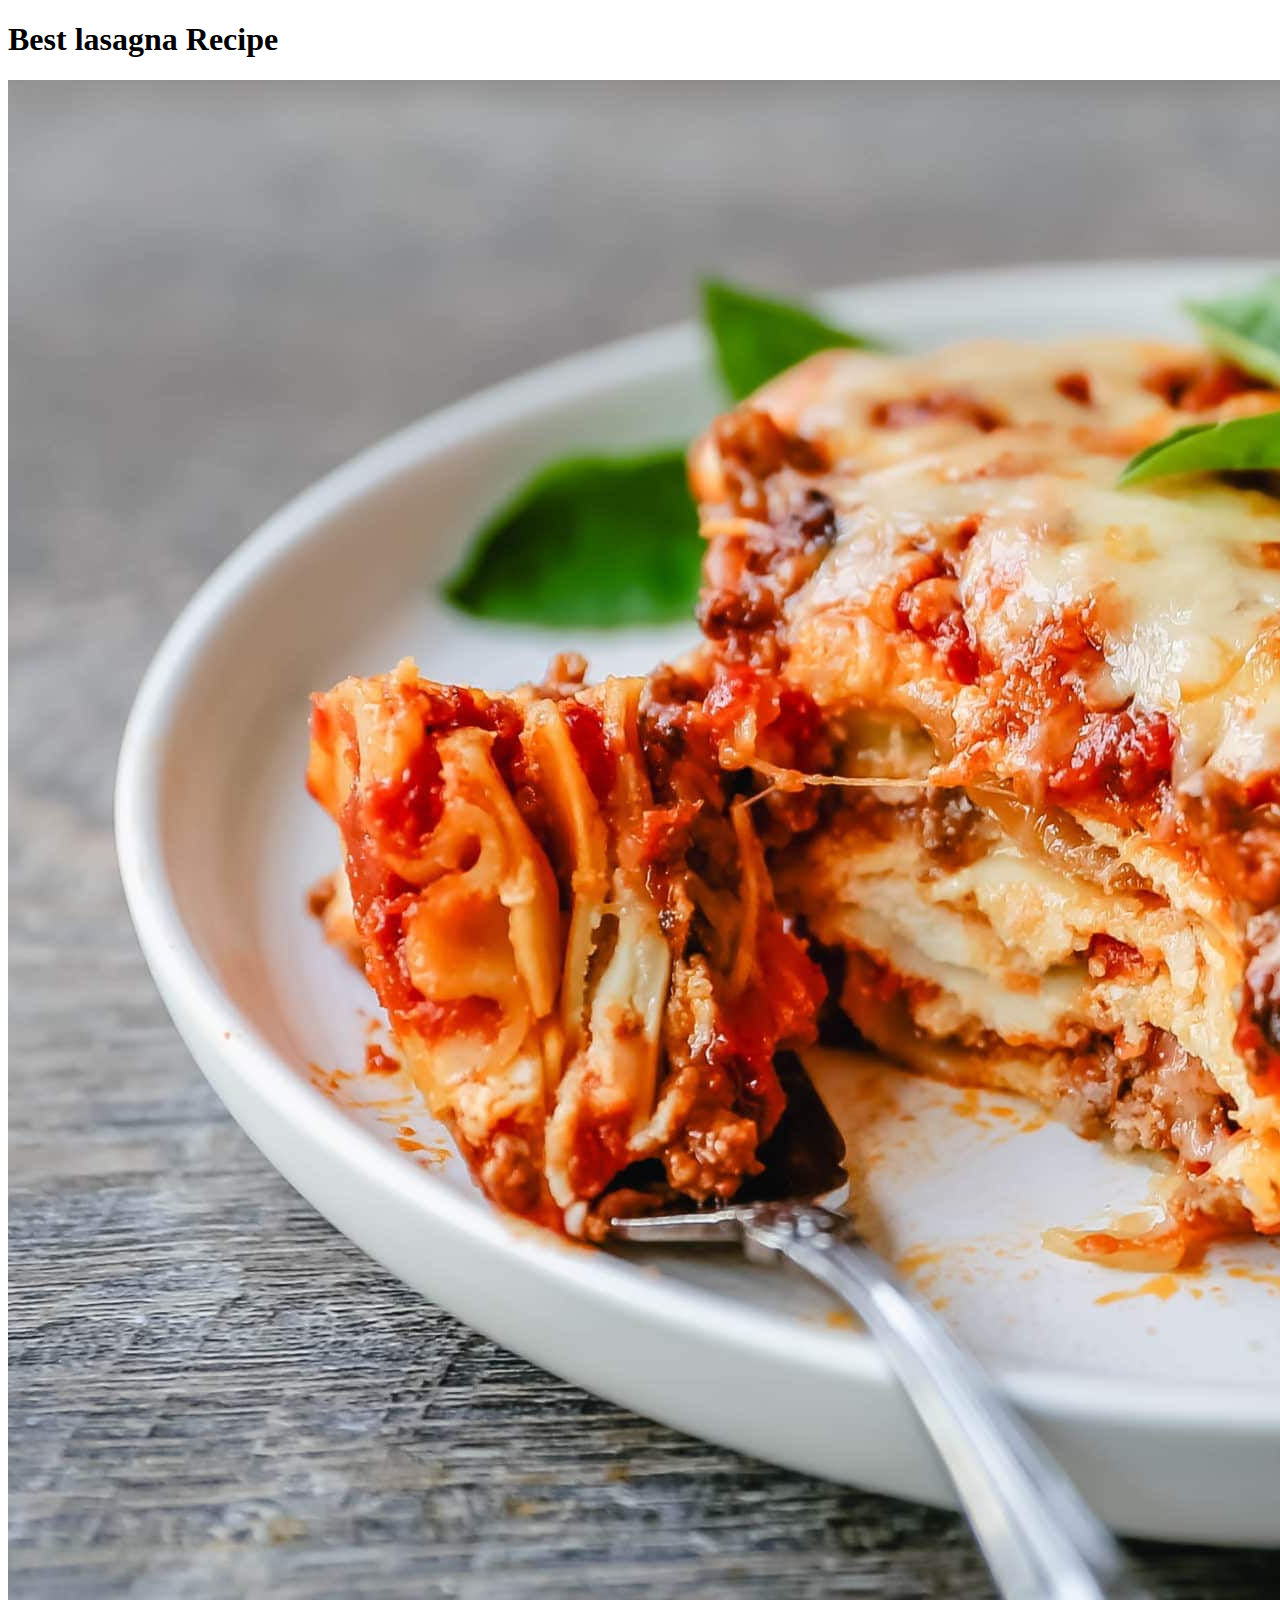
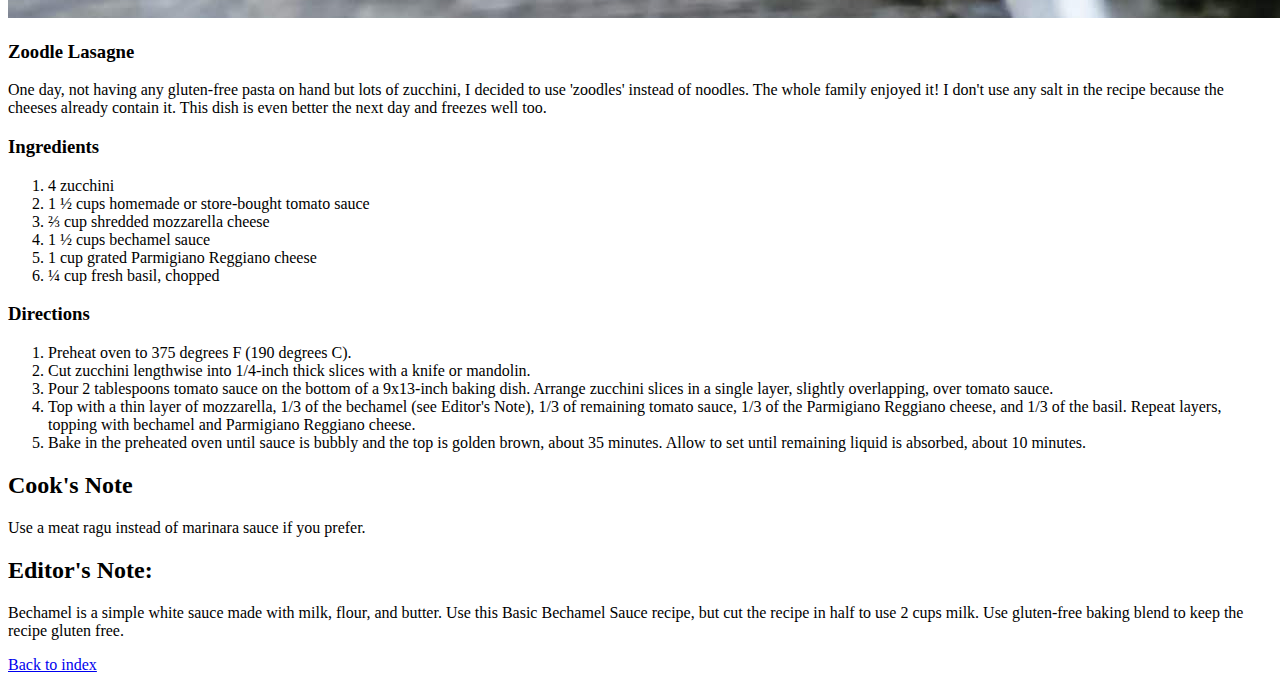
==== recipes/lasagna.html @ 0ece67f2 "Creation of Index Lasagna, and file structure." ====
<!DOCTYPE html>
<html lang="en">
<head>
    <meta charset="UTF-8">
    <meta http-equiv="X-UA-Compatible" content="IE=edge">
    <meta name="viewport" content="width=device-width, initial-scale=1.0">
    <title>Document</title>
</head>
<body>
    <h1>Best lasagna Recipe</h1>
    <img src="../img/lazagna.jpg">
    <h3>Zoodle Lasagne</h3>
    <p>One day, not having any gluten-free pasta on hand but lots of zucchini, I decided to use 'zoodles' instead of noodles. The whole family enjoyed it! I don't use any salt in the recipe because the cheeses already contain it. This dish is even better the next day and freezes well too.</p>
    <h3>Ingredients</h3>
    <ol><li>4 zucchini</li><li>1 ½ cups homemade or store-bought tomato sauce</li><li>⅔ cup shredded mozzarella cheese</li><li>1 ½ cups bechamel sauce</li><li>1 cup grated Parmigiano Reggiano cheese</li><li>¼ cup fresh basil, chopped</li></ol>
    <h3>Directions</h3>
    <ol><li>Preheat oven to 375 degrees F (190 degrees C). </li><li>Cut zucchini lengthwise into 1/4-inch thick slices with a knife or mandolin.</li><li>Pour 2 tablespoons tomato sauce on the bottom of a 9x13-inch baking dish. Arrange zucchini slices in a single layer, slightly overlapping, over tomato sauce.</li><li>Top with a thin layer of mozzarella, 1/3 of the bechamel (see Editor's Note), 1/3 of remaining tomato sauce, 1/3 of the Parmigiano Reggiano cheese, and 1/3 of the basil. Repeat layers, topping with bechamel and Parmigiano Reggiano cheese. </li><li>Bake in the preheated oven until sauce is bubbly and the top is golden brown, about 35 minutes. Allow to set until remaining liquid is absorbed, about 10 minutes. </li></ol>
    <h2>Cook's Note</h2>
    <p>Use a meat ragu instead of marinara sauce if you prefer. </p>
    <h2>Editor's Note:</h2>
    <p>Bechamel is a simple white sauce made with milk, flour, and butter. Use this Basic Bechamel Sauce recipe, but cut the recipe in half to use 2 cups milk. Use gluten-free baking blend to keep the recipe gluten free. </p>
    <a href="../index.html">Back to index</a>

</body>
</html>
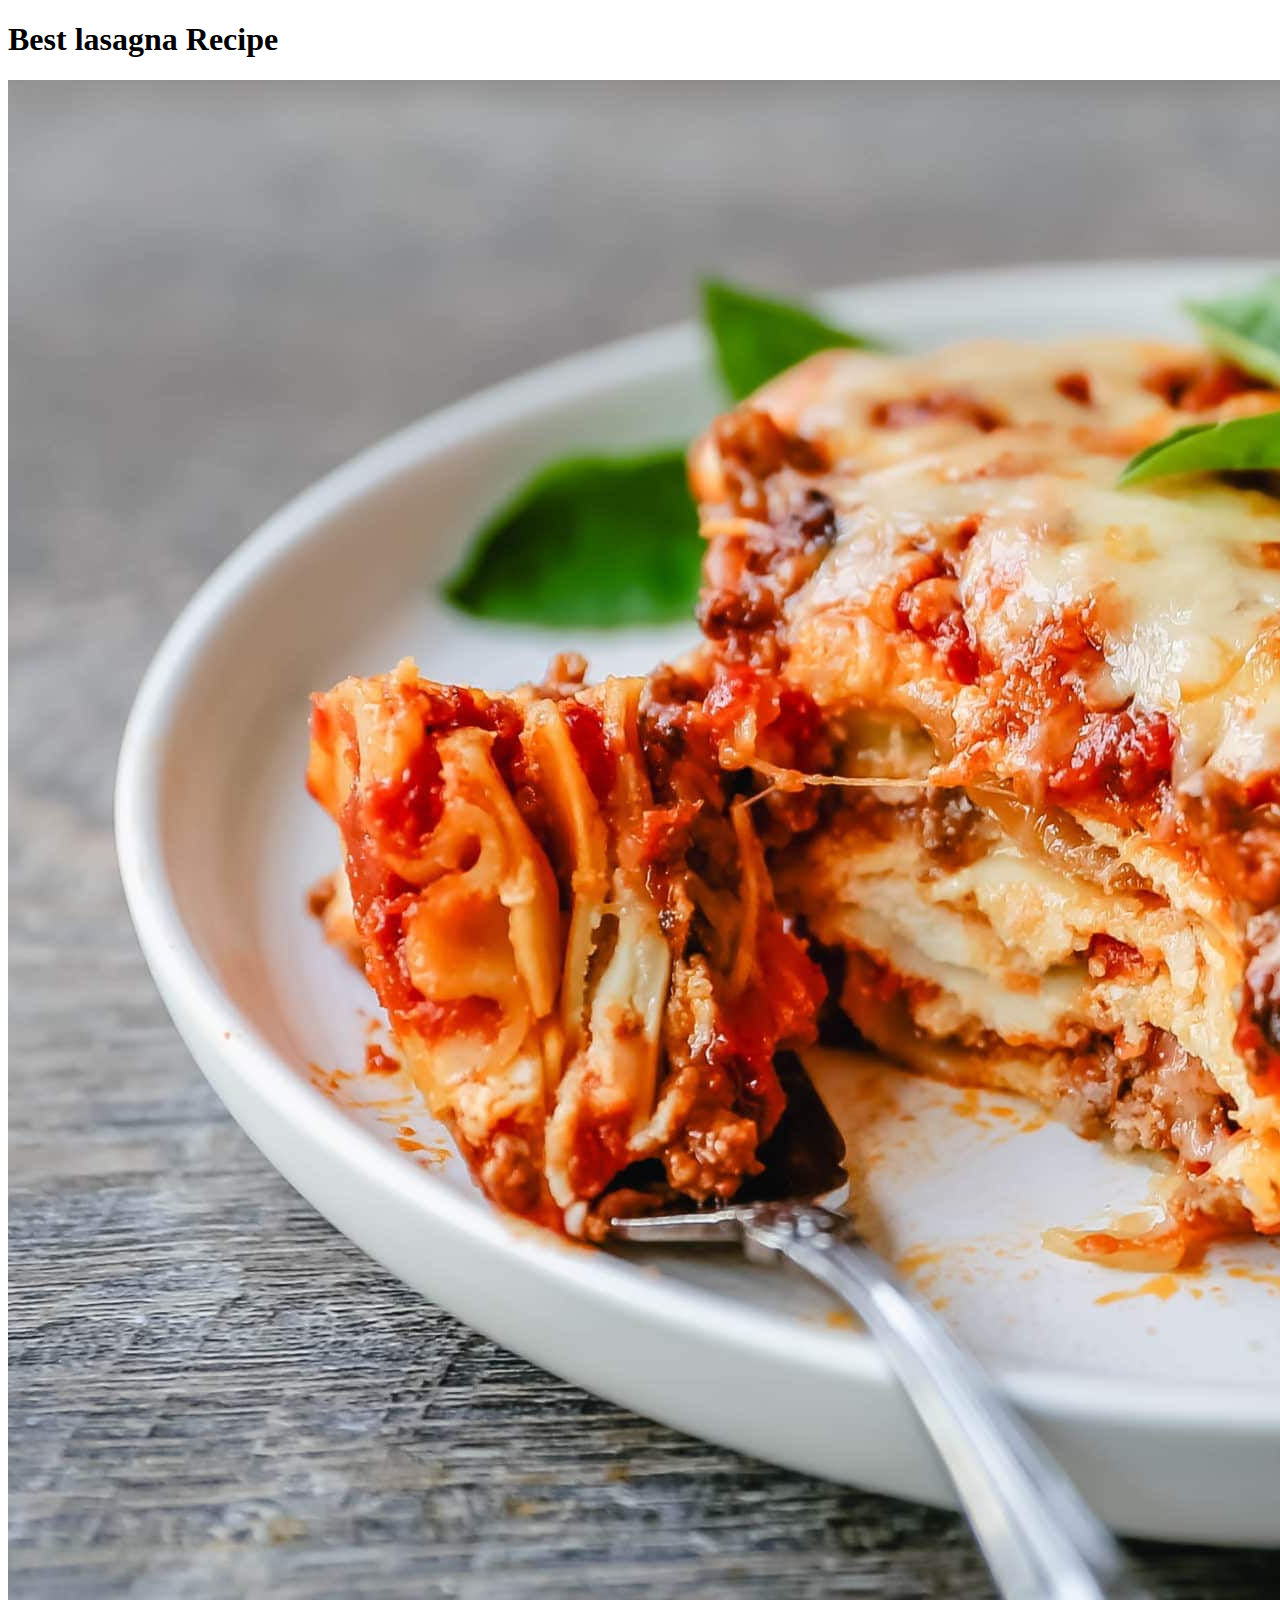
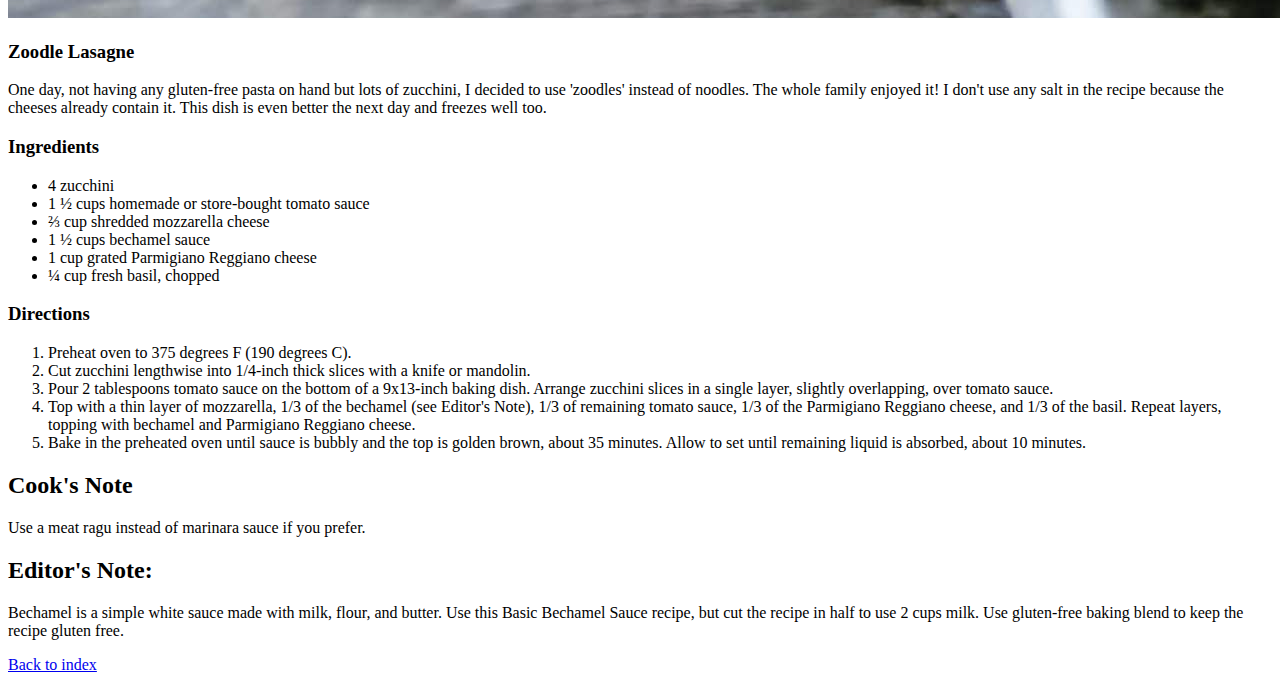
==== commit 425fab08: "Added two more recipes and their links to index" ====
--- a/recipes/lasagna.html
+++ b/recipes/lasagna.html
@@ -12,7 +12,7 @@
     <h3>Zoodle Lasagne</h3>
     <p>One day, not having any gluten-free pasta on hand but lots of zucchini, I decided to use 'zoodles' instead of noodles. The whole family enjoyed it! I don't use any salt in the recipe because the cheeses already contain it. This dish is even better the next day and freezes well too.</p>
     <h3>Ingredients</h3>
-    <ol><li>4 zucchini</li><li>1 ½ cups homemade or store-bought tomato sauce</li><li>⅔ cup shredded mozzarella cheese</li><li>1 ½ cups bechamel sauce</li><li>1 cup grated Parmigiano Reggiano cheese</li><li>¼ cup fresh basil, chopped</li></ol>
+    <ul><li>4 zucchini</li><li>1 ½ cups homemade or store-bought tomato sauce</li><li>⅔ cup shredded mozzarella cheese</li><li>1 ½ cups bechamel sauce</li><li>1 cup grated Parmigiano Reggiano cheese</li><li>¼ cup fresh basil, chopped</li></ul>
     <h3>Directions</h3>
     <ol><li>Preheat oven to 375 degrees F (190 degrees C). </li><li>Cut zucchini lengthwise into 1/4-inch thick slices with a knife or mandolin.</li><li>Pour 2 tablespoons tomato sauce on the bottom of a 9x13-inch baking dish. Arrange zucchini slices in a single layer, slightly overlapping, over tomato sauce.</li><li>Top with a thin layer of mozzarella, 1/3 of the bechamel (see Editor's Note), 1/3 of remaining tomato sauce, 1/3 of the Parmigiano Reggiano cheese, and 1/3 of the basil. Repeat layers, topping with bechamel and Parmigiano Reggiano cheese. </li><li>Bake in the preheated oven until sauce is bubbly and the top is golden brown, about 35 minutes. Allow to set until remaining liquid is absorbed, about 10 minutes. </li></ol>
     <h2>Cook's Note</h2>
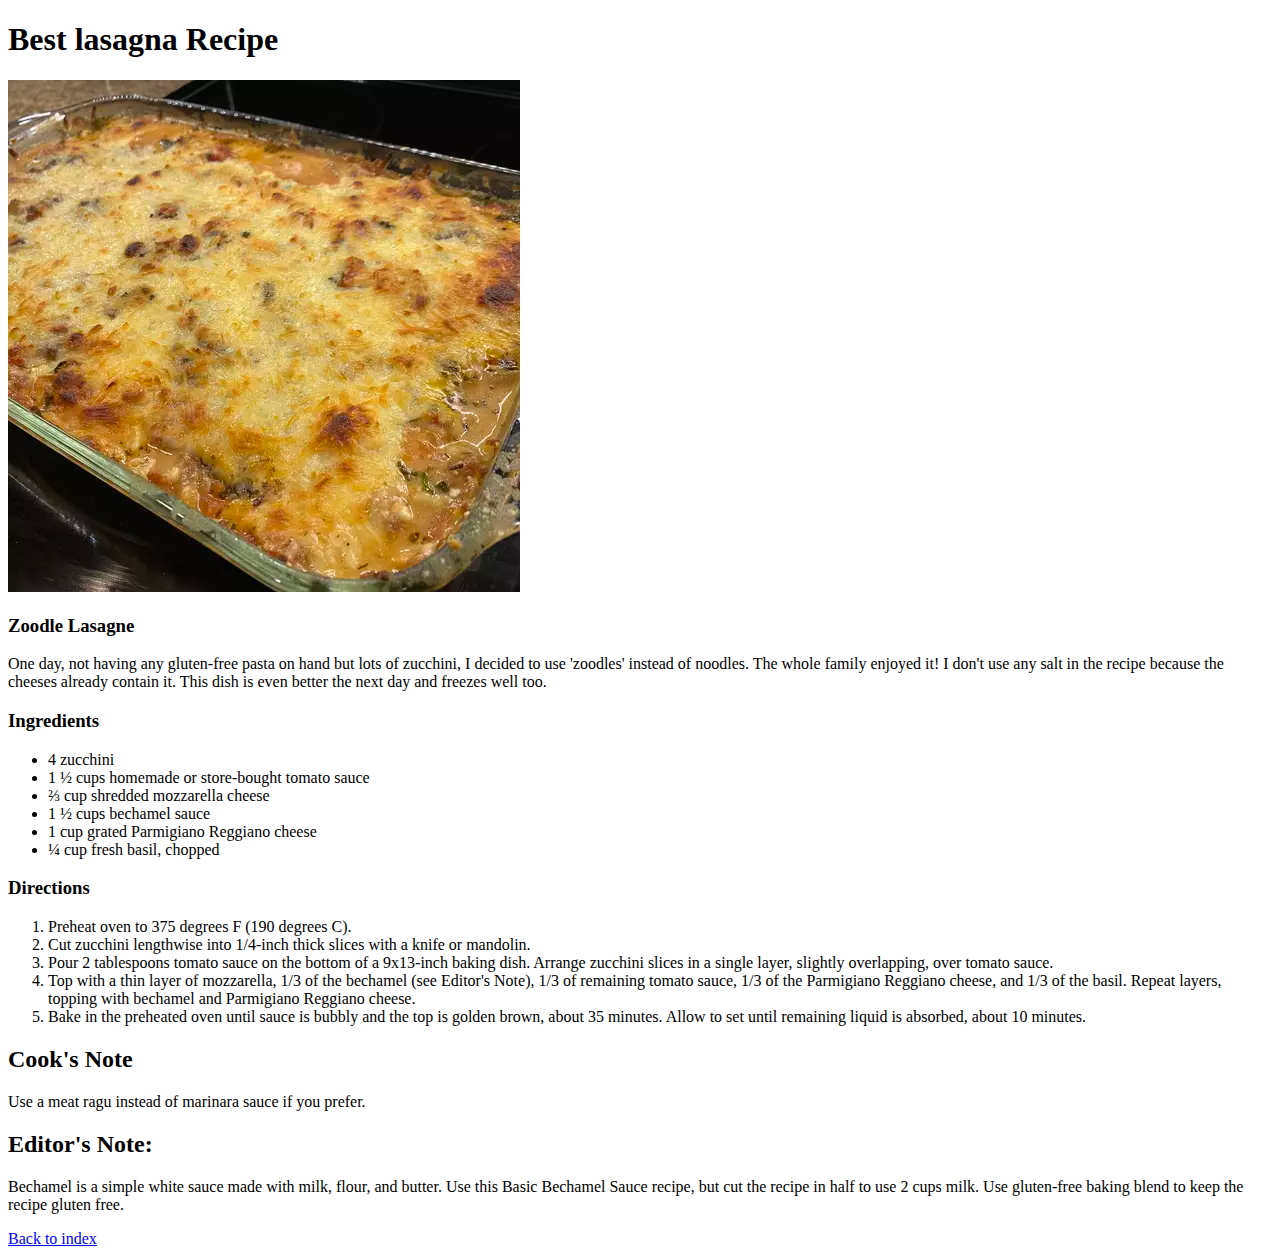
==== commit 941de084: "Changed lasagna image" ====
--- a/recipes/lasagna.html
+++ b/recipes/lasagna.html
@@ -8,7 +8,7 @@
 </head>
 <body>
     <h1>Best lasagna Recipe</h1>
-    <img src="../img/lazagna.jpg">
+    <img src="../img/image.webp">
     <h3>Zoodle Lasagne</h3>
     <p>One day, not having any gluten-free pasta on hand but lots of zucchini, I decided to use 'zoodles' instead of noodles. The whole family enjoyed it! I don't use any salt in the recipe because the cheeses already contain it. This dish is even better the next day and freezes well too.</p>
     <h3>Ingredients</h3>
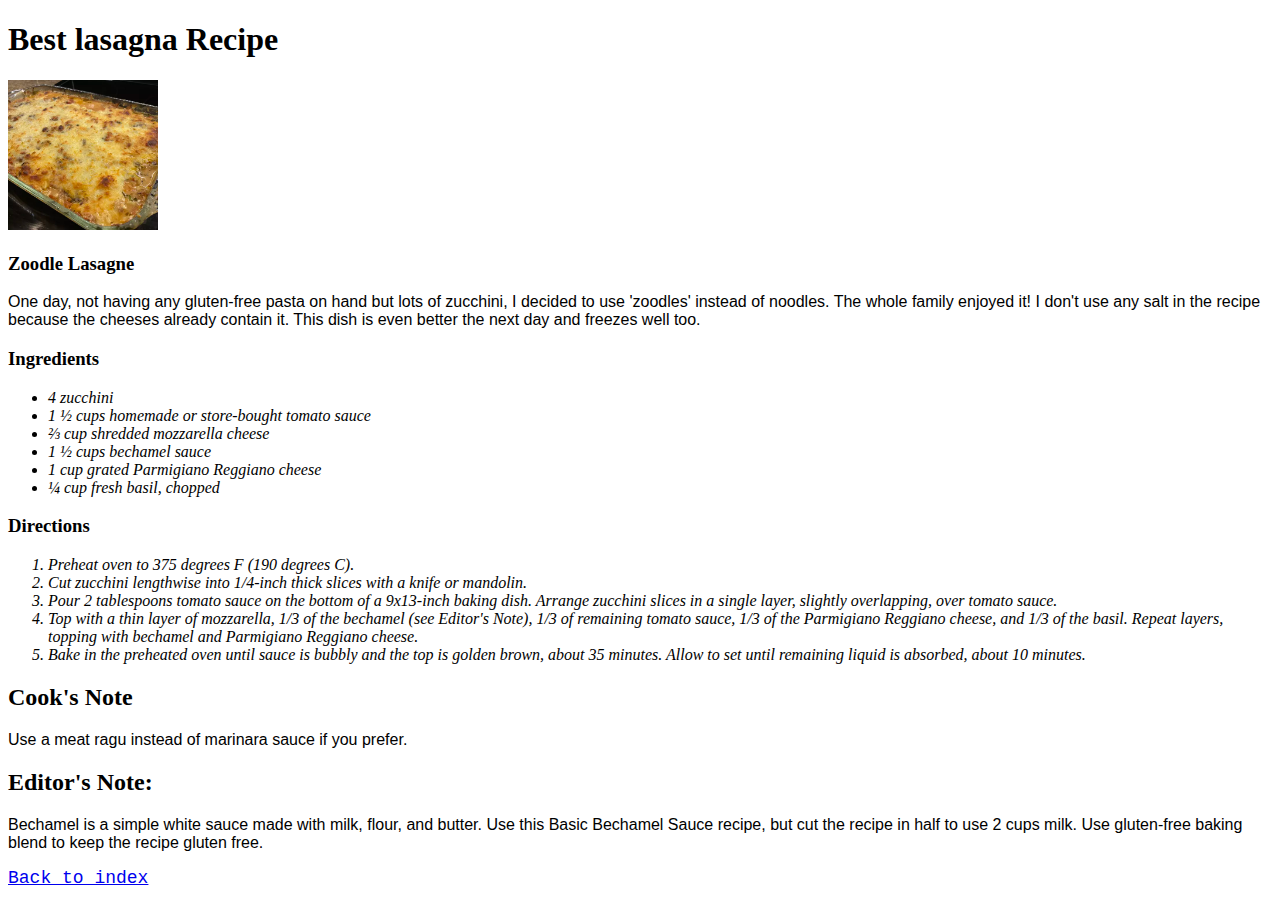
==== commit 60609280: "edited styles.css and added css functionality to html pages" ====
--- a/recipes/lasagna.html
+++ b/recipes/lasagna.html
@@ -4,22 +4,23 @@
     <meta charset="UTF-8">
     <meta http-equiv="X-UA-Compatible" content="IE=edge">
     <meta name="viewport" content="width=device-width, initial-scale=1.0">
-    <title>Document</title>
+    <title>Best lasagna recipe</title>
+    <link rel="stylesheet" href="../styles.css">
 </head>
 <body>
     <h1>Best lasagna Recipe</h1>
-    <img src="../img/image.webp">
+    <img src="../img/image.webp" id="top_img">
     <h3>Zoodle Lasagne</h3>
-    <p>One day, not having any gluten-free pasta on hand but lots of zucchini, I decided to use 'zoodles' instead of noodles. The whole family enjoyed it! I don't use any salt in the recipe because the cheeses already contain it. This dish is even better the next day and freezes well too.</p>
+    <p class="para">One day, not having any gluten-free pasta on hand but lots of zucchini, I decided to use 'zoodles' instead of noodles. The whole family enjoyed it! I don't use any salt in the recipe because the cheeses already contain it. This dish is even better the next day and freezes well too.</p>
     <h3>Ingredients</h3>
-    <ul><li>4 zucchini</li><li>1 ½ cups homemade or store-bought tomato sauce</li><li>⅔ cup shredded mozzarella cheese</li><li>1 ½ cups bechamel sauce</li><li>1 cup grated Parmigiano Reggiano cheese</li><li>¼ cup fresh basil, chopped</li></ul>
+    <ul class="rec_list"><li>4 zucchini</li><li>1 ½ cups homemade or store-bought tomato sauce</li><li>⅔ cup shredded mozzarella cheese</li><li>1 ½ cups bechamel sauce</li><li>1 cup grated Parmigiano Reggiano cheese</li><li>¼ cup fresh basil, chopped</li></ul>
     <h3>Directions</h3>
-    <ol><li>Preheat oven to 375 degrees F (190 degrees C). </li><li>Cut zucchini lengthwise into 1/4-inch thick slices with a knife or mandolin.</li><li>Pour 2 tablespoons tomato sauce on the bottom of a 9x13-inch baking dish. Arrange zucchini slices in a single layer, slightly overlapping, over tomato sauce.</li><li>Top with a thin layer of mozzarella, 1/3 of the bechamel (see Editor's Note), 1/3 of remaining tomato sauce, 1/3 of the Parmigiano Reggiano cheese, and 1/3 of the basil. Repeat layers, topping with bechamel and Parmigiano Reggiano cheese. </li><li>Bake in the preheated oven until sauce is bubbly and the top is golden brown, about 35 minutes. Allow to set until remaining liquid is absorbed, about 10 minutes. </li></ol>
+    <ol class="rec_list"><li>Preheat oven to 375 degrees F (190 degrees C). </li><li>Cut zucchini lengthwise into 1/4-inch thick slices with a knife or mandolin.</li><li>Pour 2 tablespoons tomato sauce on the bottom of a 9x13-inch baking dish. Arrange zucchini slices in a single layer, slightly overlapping, over tomato sauce.</li><li>Top with a thin layer of mozzarella, 1/3 of the bechamel (see Editor's Note), 1/3 of remaining tomato sauce, 1/3 of the Parmigiano Reggiano cheese, and 1/3 of the basil. Repeat layers, topping with bechamel and Parmigiano Reggiano cheese. </li><li>Bake in the preheated oven until sauce is bubbly and the top is golden brown, about 35 minutes. Allow to set until remaining liquid is absorbed, about 10 minutes. </li></ol>
     <h2>Cook's Note</h2>
-    <p>Use a meat ragu instead of marinara sauce if you prefer. </p>
+    <p class="para">Use a meat ragu instead of marinara sauce if you prefer. </p>
     <h2>Editor's Note:</h2>
-    <p>Bechamel is a simple white sauce made with milk, flour, and butter. Use this Basic Bechamel Sauce recipe, but cut the recipe in half to use 2 cups milk. Use gluten-free baking blend to keep the recipe gluten free. </p>
-    <a href="../index.html">Back to index</a>
+    <p class="para">Bechamel is a simple white sauce made with milk, flour, and butter. Use this Basic Bechamel Sauce recipe, but cut the recipe in half to use 2 cups milk. Use gluten-free baking blend to keep the recipe gluten free. </p>
+    <a href="../index.html" id="index">Back to index</a>
 
 </body>
 </html>--- a/styles.css
+++ b/styles.css
@@ -0,0 +1,30 @@
+
+.header {
+  text-align: center;
+  font-size: xx-large;
+  color: red;
+  background-color: black;
+}
+
+.list {
+  font-weight: 700;
+  color: blue;
+}
+.para {
+  font-family: 'Lucida Sans', 'Lucida Sans Regular', 'Lucida Grande', 'Lucida Sans Unicode', Geneva, Verdana, sans-serif;
+
+}
+.rec_list {
+  font-style: italic;
+  font-weight: 500;
+
+}
+#top_img {
+  height: 150px;
+  width: auto;
+}
+#index {
+  text-align: center;
+  font-size: large;
+  font-family: 'Courier New', Courier, monospace;
+}